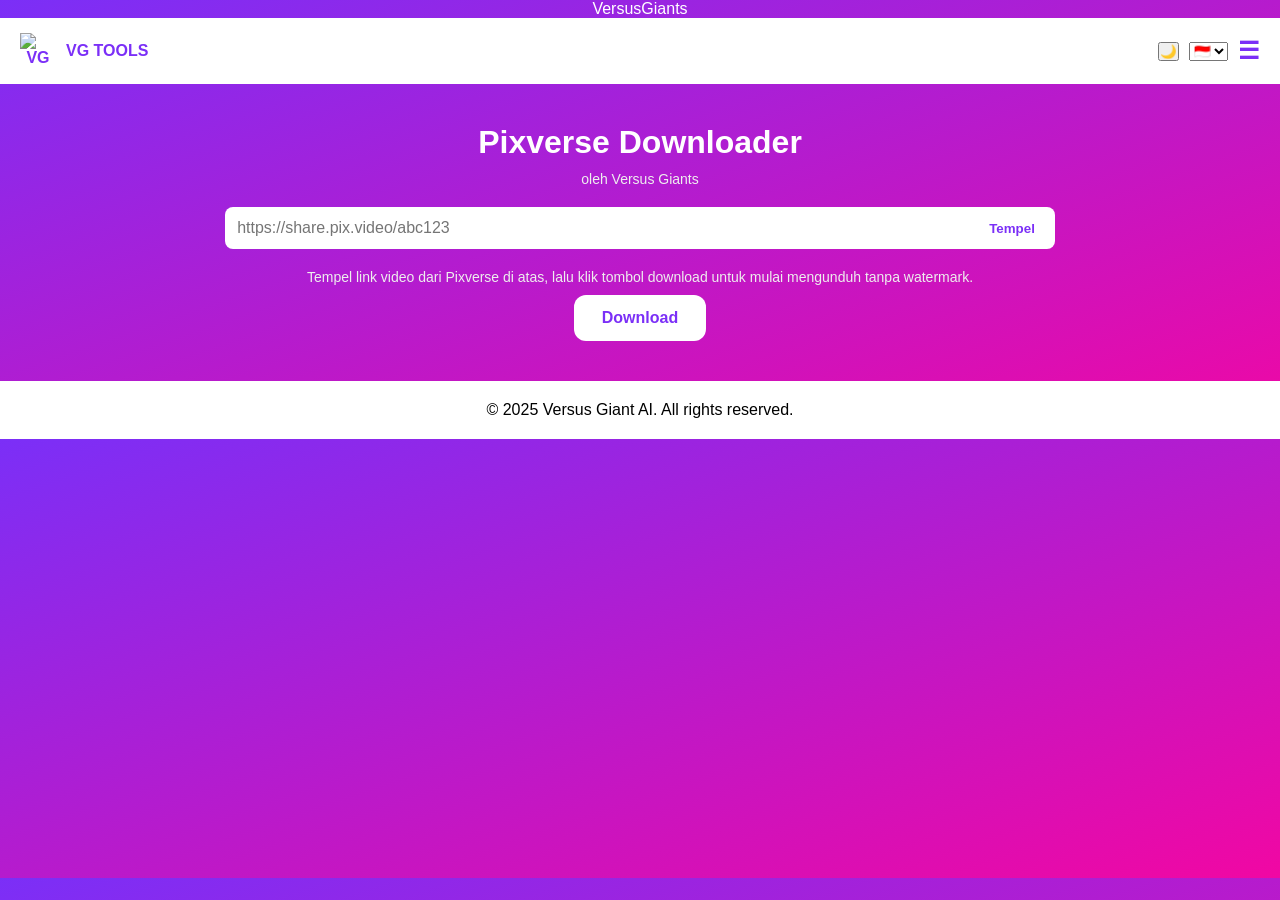
==== vgtools/index.html @ 8dfd8834 "Add files via upload" ====
<!DOCTYPE html>
<html lang="id">
<head>
  <meta charset="UTF-8" />
  <meta name="viewport" content="width=device-width, initial-scale=1.0"/>

<!-- Script Google AdSense -->
  <script async src="https://pagead2.googlesyndication.com/pagead/js/adsbygoogle.js?client=ca-pub-6047225879376736"
      crossorigin="anonymous"></script>

  <title>Pixverse Downloader</title>
  <link rel="stylesheet" href="style.css"/>
</head>
<body>
  <div id="loader">VersusGiants</div>

  <header class="navbar">
    <div class="left-nav">
      <img src="logo.png" alt="VG Logo" class="logo-img"/>
      <div class="logo">VG TOOLS</div>
    </div>
    <div class="right-controls">
      <button onclick="toggleDarkMode()" class="theme-toggle">🌙</button>
      <select onchange="setLanguage(this.value)" class="lang-select">
        <option value="id">🇮🇩</option>
        <option value="en">🇺🇸</option>
      </select>
      <div class="menu-toggle" onclick="toggleMenu()">☰</div>
    </div>
    <div class="menu" id="navMenu">
      <a href="about.html" data-i18n="menu.about">About</a>
      <a href="contact.html" data-i18n="menu.contact">Contact</a>
      <a href="channel.html" data-i18n="menu.channel">Channel</a>
      <a href="privacy.html"
data-i18n="menu.privacy">Privacy</a>
    </div>
  </header>

  <main>
    <h1 data-i18n="title">Pixverse Downloader</h1>
    <p class="subtitle" data-i18n="by">by Versus Giants</p>

    <div class="input-group animate-slide">
      <input type="text" id="linkInput" placeholder="https://share.pix.video/abc123" />
      <button onclick="pasteLink()" data-i18n="btn.paste">Tempel</button>
    </div>

    <p class="tutor-text" data-i18n="instruction">
      Tempel link video dari Pixverse di atas, lalu klik tombol download untuk mulai mengunduh tanpa watermark.
    </p>
    <button class="download-btn animate-fade" onclick="startDownload()" data-i18n="btn.download">Download</button>
  </main>

  <footer>
    <p>&copy; 2025 Versus Giant AI. All rights reserved.</p>
  </footer>

  <script src="script.js"></script>
</body>
</html>
---- vgtools/style.css ----
* {
  box-sizing: border-box;
  margin: 0;
  padding: 0;
}
body {
  font-family: 'Segoe UI', sans-serif;
  background: linear-gradient(to bottom right, #7b2ff7, #f107a3);
  color: white;
  text-align: center;
  transition: background 0.5s, color 0.5s;
}
body.dark {
  background: #121212;
  color: #eee;
}
.navbar {
  background: white;
  color: #7b2ff7;
  display: flex;
  justify-content: space-between;
  align-items: center;
  padding: 15px 20px;
  font-weight: bold;
}
body.dark .navbar {
  background: #1f1f1f;
  color: white;
}
.left-nav {
  display: flex;
  align-items: center;
}
.logo-img {
  width: 36px;
  height: 36px;
  margin-right: 10px;
}
.menu-toggle {
  font-size: 24px;
  cursor: pointer;
}
.menu {
  display: none;
  flex-direction: column;
  background: #fff;
  position: absolute;
  top: 60px;
  right: 20px;
  border-radius: 8px;
  overflow: hidden;
}
body.dark .menu {
  background: #2a2a2a;
}
.menu a {
  color: #7b2ff7;
  padding: 12px 20px;
  text-decoration: none;
  display: block;
  border-bottom: 1px solid #ddd;
}
body.dark .menu a {
  color: white;
  border-color: #444;
}
.menu a:last-child {
  border-bottom: none;
}
.right-controls {
  display: flex;
  align-items: center;
  gap: 10px;
}
main {
  padding: 40px 20px;
}
.input-group {
  display: flex;
  justify-content: center;
  margin: 20px 0;
}
.input-group input {
  padding: 12px;
  border: none;
  border-radius: 8px 0 0 8px;
  font-size: 16px;
  width: 60%;
}
.input-group button {
  padding: 12px 20px;
  border: none;
  background: white;
  color: #7b2ff7;
  font-weight: bold;
  border-radius: 0 8px 8px 0;
  cursor: pointer;
}
.download-btn {
  padding: 14px 28px;
  font-size: 16px;
  background: white;
  color: #7b2ff7;
  border: none;
  border-radius: 12px;
  cursor: pointer;
  font-weight: bold;
  margin-top: 10px;
}
.subtitle, .tutor-text {
  margin-top: 10px;
  font-size: 14px;
  color: #eee;
}
footer {
  padding: 20px;
  background: #ffffff;
  color: black;
}
body.dark footer {
  background: #1f1f1f;
  color: #aaa;
}
.animate-slide {
  animation: slideIn 1s ease-out;
}
.animate-fade {
  animation: fadeIn 1.4s ease-out;
}
@keyframes slideIn {
  from { transform: translateY(30px); opacity: 0; }
  to { transform: translateY(0); opacity: 1; }
}
@keyframes fadeIn {
  from { opacity: 0; }
  to { opacity: 1; }
}
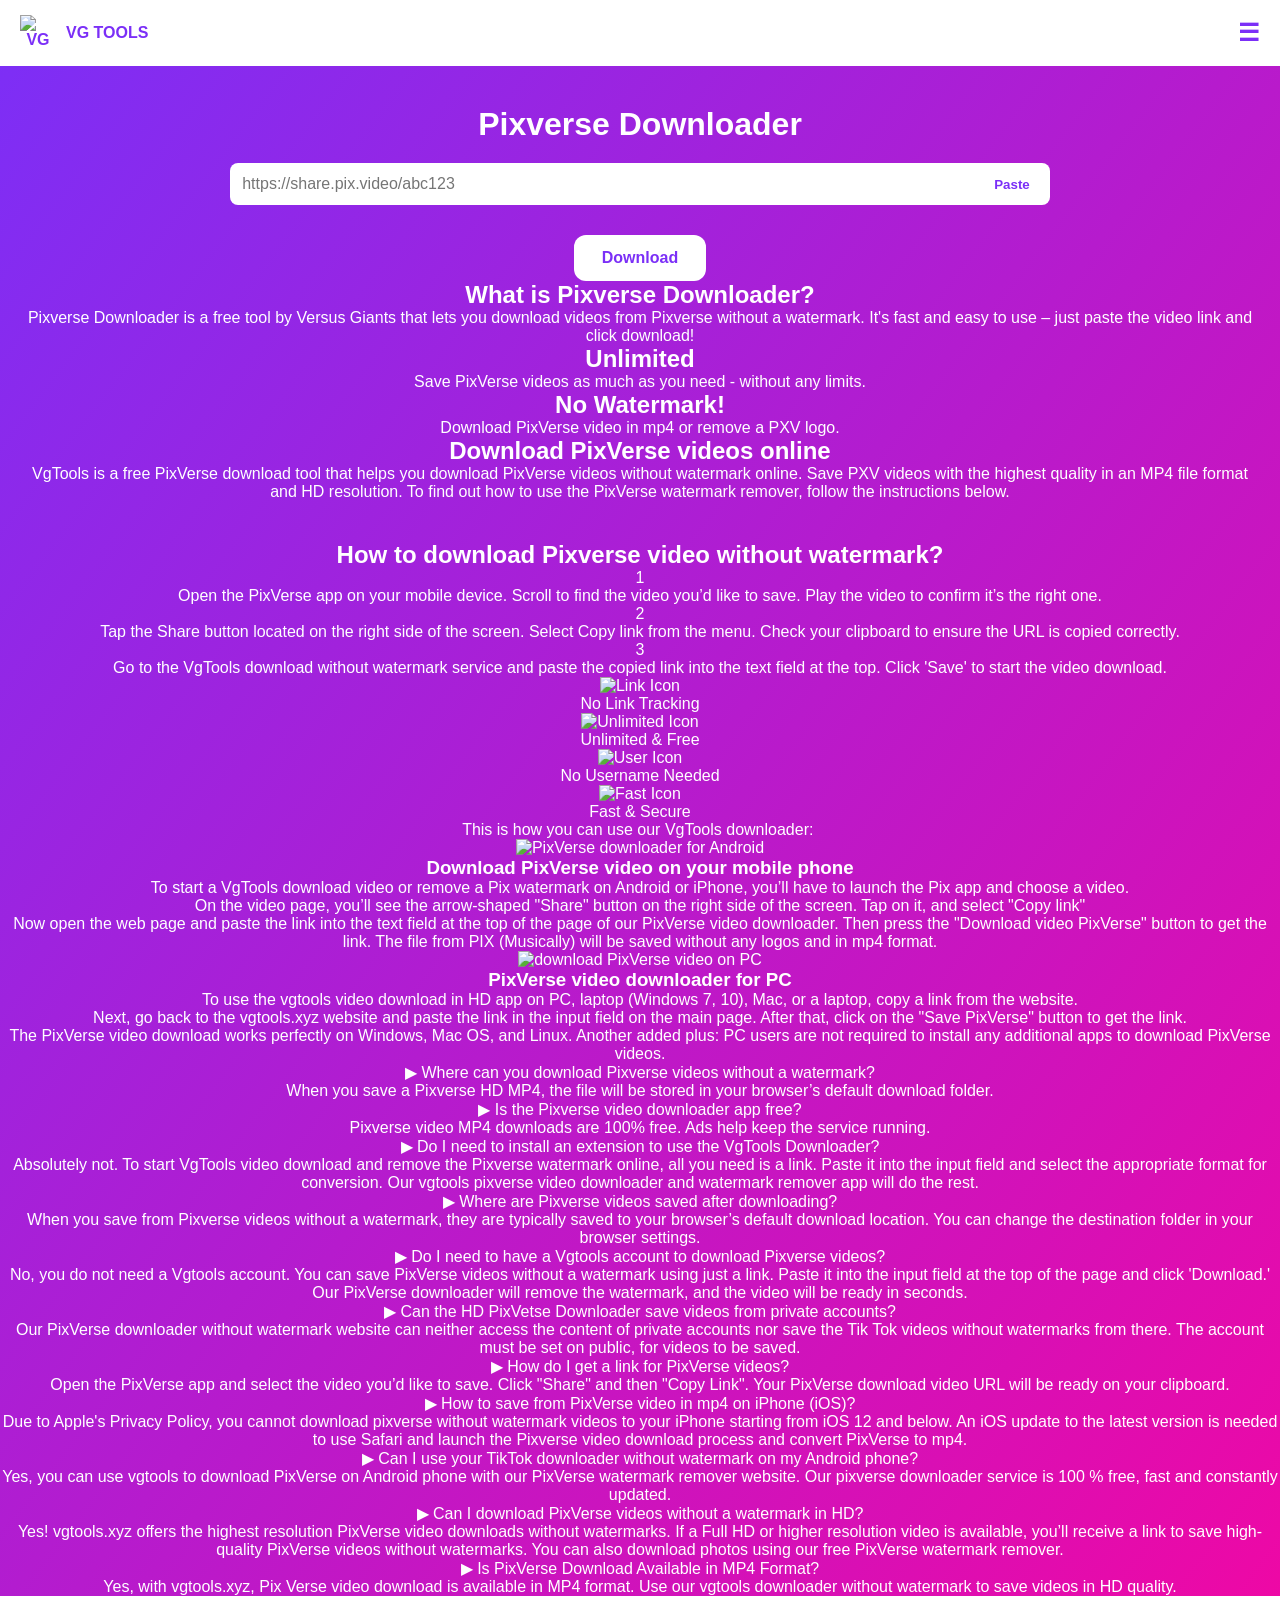
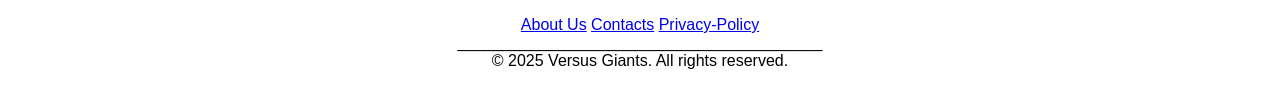
==== commit 4a90ee49: "Add files via upload" ====
--- a/vgtools/index.html
+++ b/vgtools/index.html
@@ -1,32 +1,54 @@
 <!DOCTYPE html>
-<html lang="id">
+<html lang="en">
 <head>
   <meta charset="UTF-8" />
-  <meta name="viewport" content="width=device-width, initial-scale=1.0"/>
+  <meta name="viewport" content="width=device-width, initial-scale=1.0" />
+  <title>PixVerse Downloader - Download AI Videos Free & Fast</title>
+  
+  <!-- SEO Meta Tags -->
+  <meta name="description" content="Download AI-generated videos from PixVerse quickly, freely, and without watermark. The easiest tool to get PixVerse videos online.">
+<meta name="keywords" content="PixVerse downloader, download PixVerse video, PixVerse AI video downloader, download AI videos, AI video tool, video downloader tool, free video downloader, no watermark video downloader, AI-generated video download, PixVerse tool, PixVerse download HD, PixVerse download 4K, PixVerse video save, AI video save, download AI generated content, download PixVerse clips, best AI video downloader, PixVerse download mp4, online video downloader, AI art downloader, AI content downloader, PixVerse export tool, PixVerse video to device, PixVerse video to phone, PixVerse video converter, AI video website, download PixVerse without login, PixVerse grabber, PixVerse extractor, AI content grabber, AI video export, PixVerse download assistant, AI downloader HD, online AI video downloader, download PixVerse AI projects, fast PixVerse downloader, instant video downloader, download PixVerse without watermark, easy video AI downloader">
+  <meta name="robots" content="index, follow">
+  <meta name="author" content="VG Tools">
+  <link rel="canonical" href="https://vgtools.xyz/" />
+
+  <!-- Open Graph for WhatsApp, Facebook -->
+  <meta property="og:title" content="PixVerse Downloader - Free & No Watermark" />
+  <meta property="og:description" content="Fast and easy way to download AI videos from PixVerse. No login. No watermark. 100% free." />
+  <meta property="og:url" content="https://vgtools.xyz/" />
+  <meta property="og:type" content="website" />
+  <meta property="og:image" content="https://vgtools.xyz/images/thumb.jpg" />
+
+  <!-- Twitter Card -->
+  <meta name="twitter:card" content="summary_large_image" />
+  <meta name="twitter:title" content="PixVerse Downloader - Download AI Videos Fast" />
+  <meta name="twitter:description" content="Download PixVerse AI videos instantly without watermark or login. Free forever." />
+  <meta name="twitter:image" content="https://vgtools.xyz/images/thumb.jpg" />
 
 <!-- Script Google AdSense -->
   <script async src="https://pagead2.googlesyndication.com/pagead/js/adsbygoogle.js?client=ca-pub-6047225879376736"
       crossorigin="anonymous"></script>
 
-  <title>Pixverse Downloader</title>
+<!-- Favicon dasar -->
+<link rel="icon" type="image/png" sizes="32x32" href="favicon-32x32.png">
+<link rel="icon" type="image/png" sizes="16x16" href="favicon-16x16.png">
+
+<!-- Untuk Apple devices -->
+<link rel="apple-touch-icon" sizes="180x180" href="apple-touch-icon.png">
+
+<!-- Untuk browser modern (rekomendasi) -->
+<link rel="shortcut icon" href="favicon.ico" type="image/x-icon">
+
+  <title>PixVerse Downloader</title>
   <link rel="stylesheet" href="style.css"/>
 </head>
 <body>
-  <div id="loader">VersusGiants</div>
-
   <header class="navbar">
     <div class="left-nav">
-      <img src="logo.png" alt="VG Logo" class="logo-img"/>
+      <img src="images/logo.png" alt="VG Logo" class="logo-img"/>
       <div class="logo">VG TOOLS</div>
     </div>
-    <div class="right-controls">
-      <button onclick="toggleDarkMode()" class="theme-toggle">🌙</button>
-      <select onchange="setLanguage(this.value)" class="lang-select">
-        <option value="id">🇮🇩</option>
-        <option value="en">🇺🇸</option>
-      </select>
       <div class="menu-toggle" onclick="toggleMenu()">☰</div>
-    </div>
     <div class="menu" id="navMenu">
       <a href="about.html" data-i18n="menu.about">About</a>
       <a href="contact.html" data-i18n="menu.contact">Contact</a>
@@ -36,25 +58,197 @@
     </div>
   </header>
 
-  <main>
-    <h1 data-i18n="title">Pixverse Downloader</h1>
-    <p class="subtitle" data-i18n="by">by Versus Giants</p>
-
-    <div class="input-group animate-slide">
-      <input type="text" id="linkInput" placeholder="https://share.pix.video/abc123" />
-      <button onclick="pasteLink()" data-i18n="btn.paste">Tempel</button>
-    </div>
-
-    <p class="tutor-text" data-i18n="instruction">
-      Tempel link video dari Pixverse di atas, lalu klik tombol download untuk mulai mengunduh tanpa watermark.
-    </p>
-    <button class="download-btn animate-fade" onclick="startDownload()" data-i18n="btn.download">Download</button>
-  </main>
-
-  <footer>
-    <p>&copy; 2025 Versus Giant AI. All rights reserved.</p>
-  </footer>
+<main>
+  <h1 data-i18n="title" style="text-align:center;">PixVerse Downloader</h1>
+
+<div class="input-group animate-slide">
+    <input type="text" id="linkInput" placeholder="https://share.pix.video/abc123" />
+    <button onclick="pasteLink()" data-i18n="btn.paste">Paste</button>
+</div>
+  <button class="download-btn animate-fade" onclick="startDownload()" data-i18n="btn.download">Download</button>
+
+  <!-- Description Blok dipisahkan rapi -->
+  <div class="description-block">
+    <h2>What is Pixverse Downloader?</h2>
+    <p>Pixverse Downloader is a free tool by Versus Giants that lets you download videos from Pixverse without a watermark. It's fast and easy to use – just paste the video link and click download!</p>
+  </div>
+
+  <div class="description-block">
+    <h2>Unlimited</h2>
+    <p>Save PixVerse videos as much as you need - without any limits.</p>
+  </div>
+
+  <div class="description-block">
+    <h2>No Watermark!</h2>
+    <p>Download PixVerse video in mp4 or remove a PXV logo.</p>
+  </div>
+
+  <div class="description-block">
+    <h2>Download PixVerse videos online</h2>
+    <p>VgTools is a free PixVerse download tool that helps you download PixVerse videos without watermark online. Save PXV videos with the highest quality in an MP4 file format and HD resolution. To find out how to use the PixVerse watermark remover, follow the instructions below.</p>
+  </div>
+</main>
+
+
+    <!-- FAQ Accordion -->
+<!-- How-to Section -->
+<section class="howto-section steps"> <!-- Ditambahkan kelas 'steps' -->
+  <h2 class="howto-title">How to download Pixverse video without watermark?</h2>
+  <div class="howto-steps">
+    <div class="step">
+      <div class="step-number">1</div>
+      <p>Open the PixVerse app on your mobile device. Scroll to find the video you’d like to save. Play the video to confirm it’s the right one.</p>
+    </div>
+    <div class="step">
+      <div class="step-number">2</div>
+      <p>Tap the Share button located on the right side of the screen. Select Copy link from the menu. Check your clipboard to ensure the URL is copied correctly.</p>
+    </div>
+    <div class="step">
+      <div class="step-number">3</div>
+      <p>Go to the VgTools download without watermark service and paste the copied link into the text field at the top. Click 'Save' to start the video download.</p>
+    </div>
+  </div>
+</section>
+
+<section class="howto-section icons">
+    <div class="howto-icons">
+        <div class="icon-info">
+            <img src="images/link.svg" alt="Link Icon" loading="lazy" />  
+            <p class="icon-text">No Link Tracking</p>
+        </div>
+        
+        <div class="icon-info">
+            <img src="images/price.svg" alt="Unlimited Icon" height="110" width="110" loading="lazy" />
+            <p>Unlimited & Free</p>
+        </div>
+        
+        <div class="icon-info">
+            <img src="images/images-gallery.svg" alt="User Icon" height="110" width="110" loading="lazy" />
+            <p>No Username Needed</p>
+        </div>
+        
+        <div class="icon-info">
+            <img src="images/images-power.svg" alt="Fast Icon" height="110" width="110" loading="lazy" />
+            <p>Fast & Secure</p>
+        </div>
+    </div>
+</section>
+
+<!-- Kode yang ingin Anda tambahkan -->
+<div class="main__content">
+    <div class="main__content__container">
+        <div class="info-arrow">
+            This is how you can use our VgTools downloader:                                                                    <img src="images/infoarrow.svg" alt="" width="54">
+        </div>
+    </div>
+
+ <div class="main__content__container u-m-bottom d-flex">
+    <div class="d-flex align-items-center text--image">
+        <div class="flex-1 image__wrapper">
+            <img src="images/download.svg" loading="lazy" width="416" height="289" alt="PixVerse downloader for Android">
+        </div>
+    </div>
+    <div class="u-smaller-text flex-1 align-items-center text text--text">
+        <h3>Download PixVerse video on your mobile phone</h3>
+        <p>To start a VgTools download video or remove a Pix watermark on Android or iPhone, you’ll have to launch the Pix app and choose a video.</p>
+        <p>On the video page, you’ll see the arrow-shaped "Share" button on the right side of the screen. Tap on it, and select "Copy link"</p>
+        <p>Now open the web page and paste the link into the text field at the top of the page of our PixVerse video downloader. Then press the "Download video PixVerse" button to get the link. The file from PIX (Musically) will be saved without any logos and in mp4 format.</p>
+    </div>
+</div>
+
+<div class="main__content__container u-m-bottom d-flex">
+    <div class="d-flex align-items-center text--image">
+        <div class="flex-1 image__wrapper">
+            <img src="images/video.svg" loading="lazy" width="368" height="321" alt="download PixVerse video on PC">
+        </div>
+    </div>
+    <div class="u-smaller-text flex-1 align-items-center text text--text">
+        <h3>PixVerse video downloader for PC</h3>
+        <p>To use the vgtools video download in HD app on PC, laptop (Windows 7, 10), Mac, or a laptop, copy a link from the website.</p>
+        <p>Next, go back to the vgtools.xyz website and paste the link in the input field on the main page. After that, click on the "Save PixVerse" button to get the link.</p>
+        <p>The PixVerse video download works perfectly on Windows, Mac OS, and Linux. Another added plus: PC users are not required to install any additional apps to download PixVerse videos.</p>
+    </div>
+</div>
+
+    <div class="faq-section">
+      <input type="checkbox" class="faq-drawer" id="faq-0" hidden>
+      <label class="faq-drawer__title accordion" for="faq-0"><span class="arrow">▶</span> Where can you download Pixverse videos without a watermark?</label>
+      <div class="faq-drawer__content">When you save a Pixverse HD MP4, the file will be stored in your browser’s default download folder.</div>
+
+      <input type="checkbox" class="faq-drawer" id="faq-1" hidden>
+      <label class="faq-drawer__title accordion" for="faq-1"><span class="arrow">▶</span> Is the Pixverse video downloader app free?</label>
+      <div class="faq-drawer__content">Pixverse video MP4 downloads are 100% free. Ads help keep the service running.
+</div>
+
+      <input type="checkbox" class="faq-drawer" id="faq-2" hidden>
+      <label class="faq-drawer__title accordion" for="faq-2"><span class="arrow">▶</span> Do I need to install an extension to use the VgTools Downloader?</label>
+      <div class="faq-drawer__content">Absolutely not. To start VgTools video download and remove the Pixverse watermark online, all you need is a link. Paste it into the input field and select the appropriate format for conversion. Our vgtools pixverse video downloader and watermark remover app will do the rest.
+</div>
+
+     <input type="checkbox" class="faq-drawer" id="faq-3" hidden>
+      <label class="faq-drawer__title accordion" for="faq-3"><span class="arrow">▶</span> Where are Pixverse videos saved after downloading?</label>
+      <div class="faq-drawer__content">When you save from Pixverse videos without a watermark, they are typically saved to your browser’s default download location. You can change the destination folder in your browser settings.</div>
+
+      <input type="checkbox" class="faq-drawer" id="faq-4" hidden>
+      <label class="faq-drawer__title accordion" for="faq-4"><span class="arrow">▶</span> Do I need to have a Vgtools account to download Pixverse videos?</label>
+      <div class="faq-drawer__content">No, you do not need a Vgtools account. You can save PixVerse videos without a watermark using just a link. Paste it into the input field at the top of the page and click 'Download.' Our PixVerse downloader will remove the watermark, and the video will be ready in seconds.</div>
+
+      <input type="checkbox" class="faq-drawer" id="faq-5" hidden>
+      <label class="faq-drawer__title accordion" for="faq-5"><span class="arrow">▶</span> Can the HD PixVetse Downloader save videos from private accounts?</label>
+      <div class="faq-drawer__content">Our PixVerse downloader without watermark website can neither access the content of private accounts nor save the Tik Tok videos without watermarks from there. The account must be set on public, for videos to be saved.</div>
+
+      <input type="checkbox" class="faq-drawer" id="faq-6" hidden>
+      <label class="faq-drawer__title accordion" for="faq-6"><span class="arrow">▶</span> How do I get a link for PixVerse videos?</label>
+      <div class="faq-drawer__content">Open the PixVerse app and select the video you’d like to save. Click "Share" and then "Copy Link". Your PixVerse download video URL will be ready on your clipboard.</div>
+      
+      <input type="checkbox" class="faq-drawer" id="faq-7" hidden>
+      <label class="faq-drawer__title accordion" for="faq-7"><span class="arrow">▶</span> How to save from PixVerse video in mp4 on iPhone (iOS)?</label>
+      <div class="faq-drawer__content">Due to Apple's Privacy Policy, you cannot download pixverse without watermark videos to your iPhone starting from iOS 12 and below. An iOS update to the latest version is needed to use Safari and launch the Pixverse video download process and convert PixVerse to mp4.</div>
+      
+      <input type="checkbox" class="faq-drawer" id="faq-8" hidden>
+      <label class="faq-drawer__title accordion" for="faq-8"><span class="arrow">▶</span> Can I use your TikTok downloader without watermark on my Android phone?</label>
+      <div class="faq-drawer__content">Yes, you can use vgtools to download PixVerse on Android phone with our PixVerse watermark remover website. Our pixverse downloader service is 100 % free, fast and constantly updated.</div>
+      
+      <input type="checkbox" class="faq-drawer" id="faq-9" hidden>
+      <label class="faq-drawer__title accordion" for="faq-9"><span class="arrow">▶</span> Can I download PixVerse videos without a watermark in HD?</label>
+      <div class="faq-drawer__content">Yes! vgtools.xyz offers the highest resolution PixVerse video downloads without watermarks. If a Full HD or higher resolution video is available, you’ll receive a link to save high-quality PixVerse videos without watermarks. You can also download photos using our free PixVerse watermark remover.</div>
+      
+    <input type="checkbox" class="faq-drawer" id="faq-10" hidden>
+    <label class="faq-drawer__title accordion" for="faq-10"><span class="arrow">▶</span> Is PixVerse Download Available in MP4 Format?</label>
+    <div class="faq-drawer__content">
+      Yes, with vgtools.xyz, Pix Verse video download is available in MP4 format. Use our vgtools downloader without watermark to save videos in HD quality.
+    </div>
+  </div> <!-- Penutup .faq-section -->
 
   <script src="script.js"></script>
+
+<footer class="footer">
+  <div class="footer-inner">
+    <div class="footer-links">
+      <a href="about.html">About Us</a>
+      <a href="contact.html">Contacts</a>
+      <a href="privacy.html">Privacy-Policy</a>
+    </div>
+    <p class="footer-copy">_________________________________________</p>
+    <p class="footer-copy">© 2025 Versus Giants. All rights reserved.</p>
+  </div>
+</footer>
+<script>
+  const icons = document.querySelectorAll('.icon-info');
+
+  const observer = new IntersectionObserver((entries) => {
+    entries.forEach(entry => {
+      if (entry.isIntersecting) {
+        entry.target.classList.add('animate');
+        observer.unobserve(entry.target); // satu kali animasi
+      }
+    });
+  }, {
+    threshold: 0.3
+  });
+
+  icons.forEach(icon => observer.observe(icon));
+</script>
+
 </body>
-</html>
+</html>
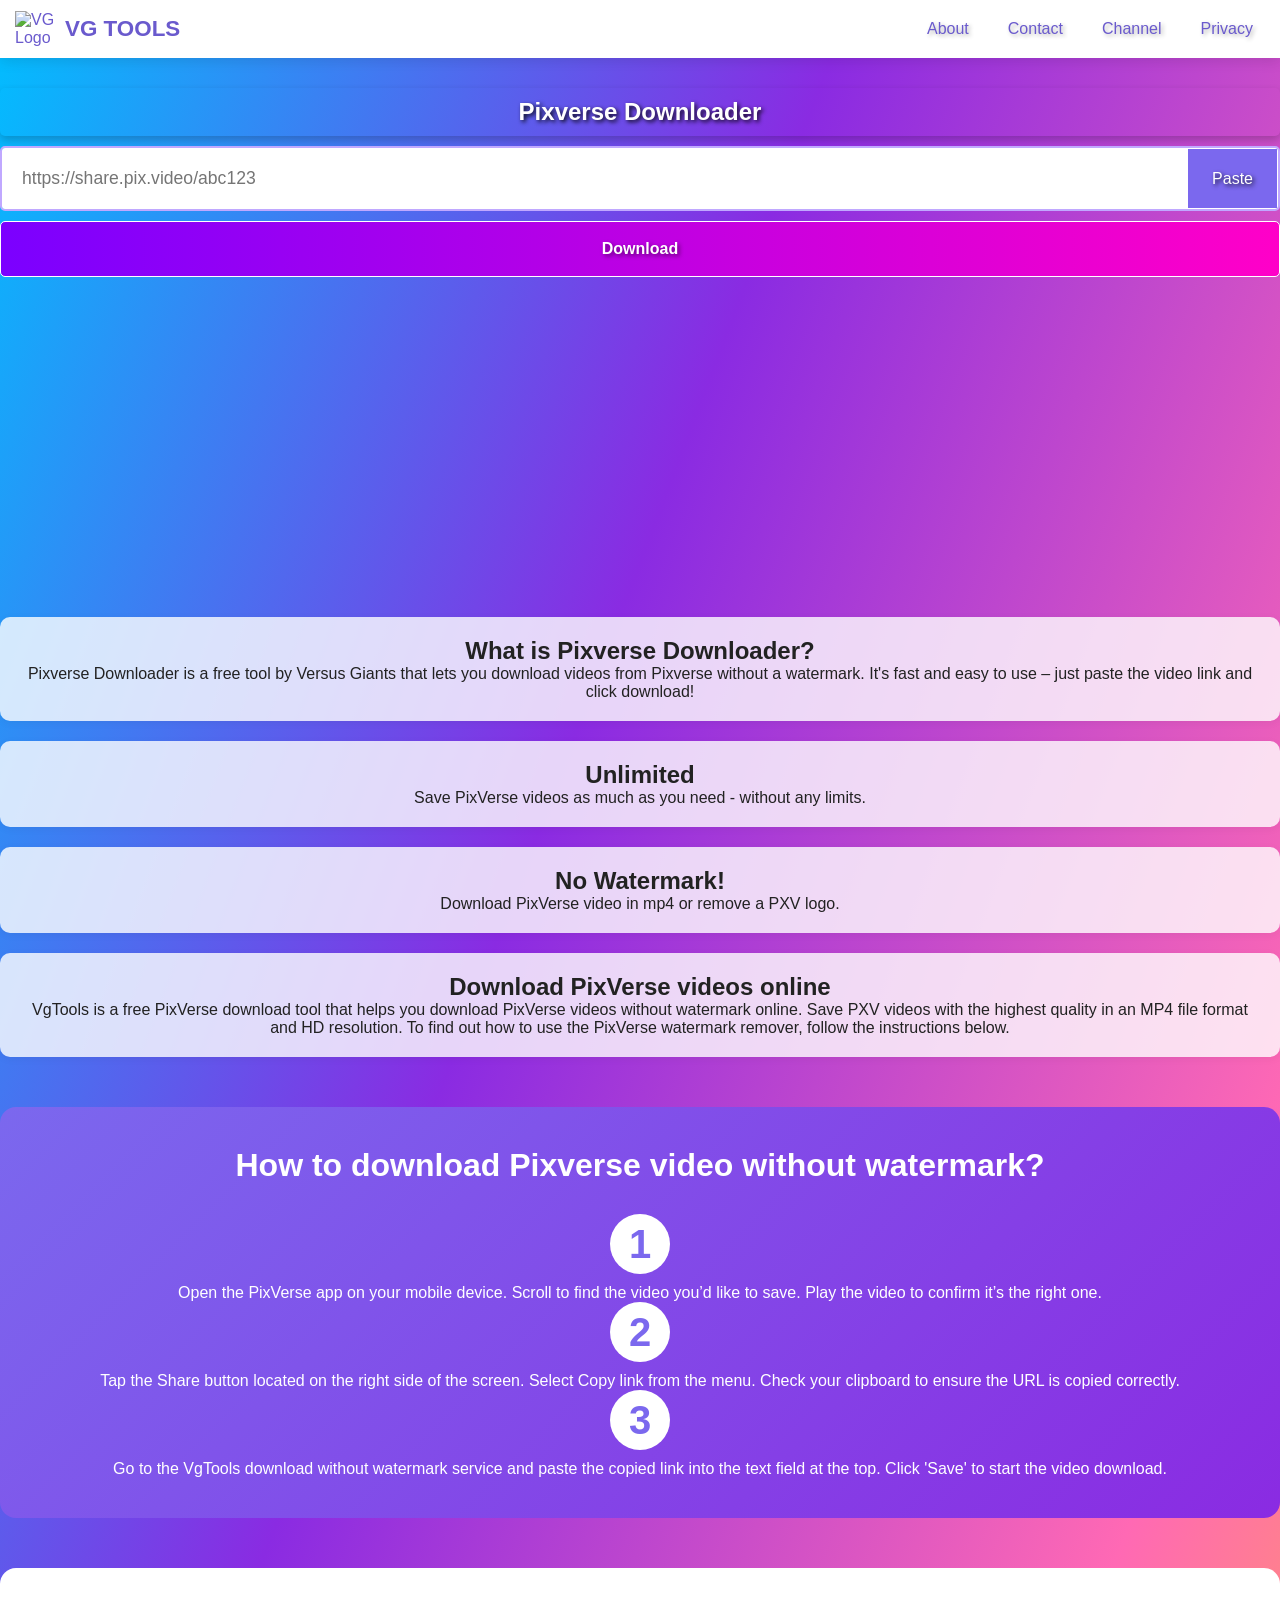
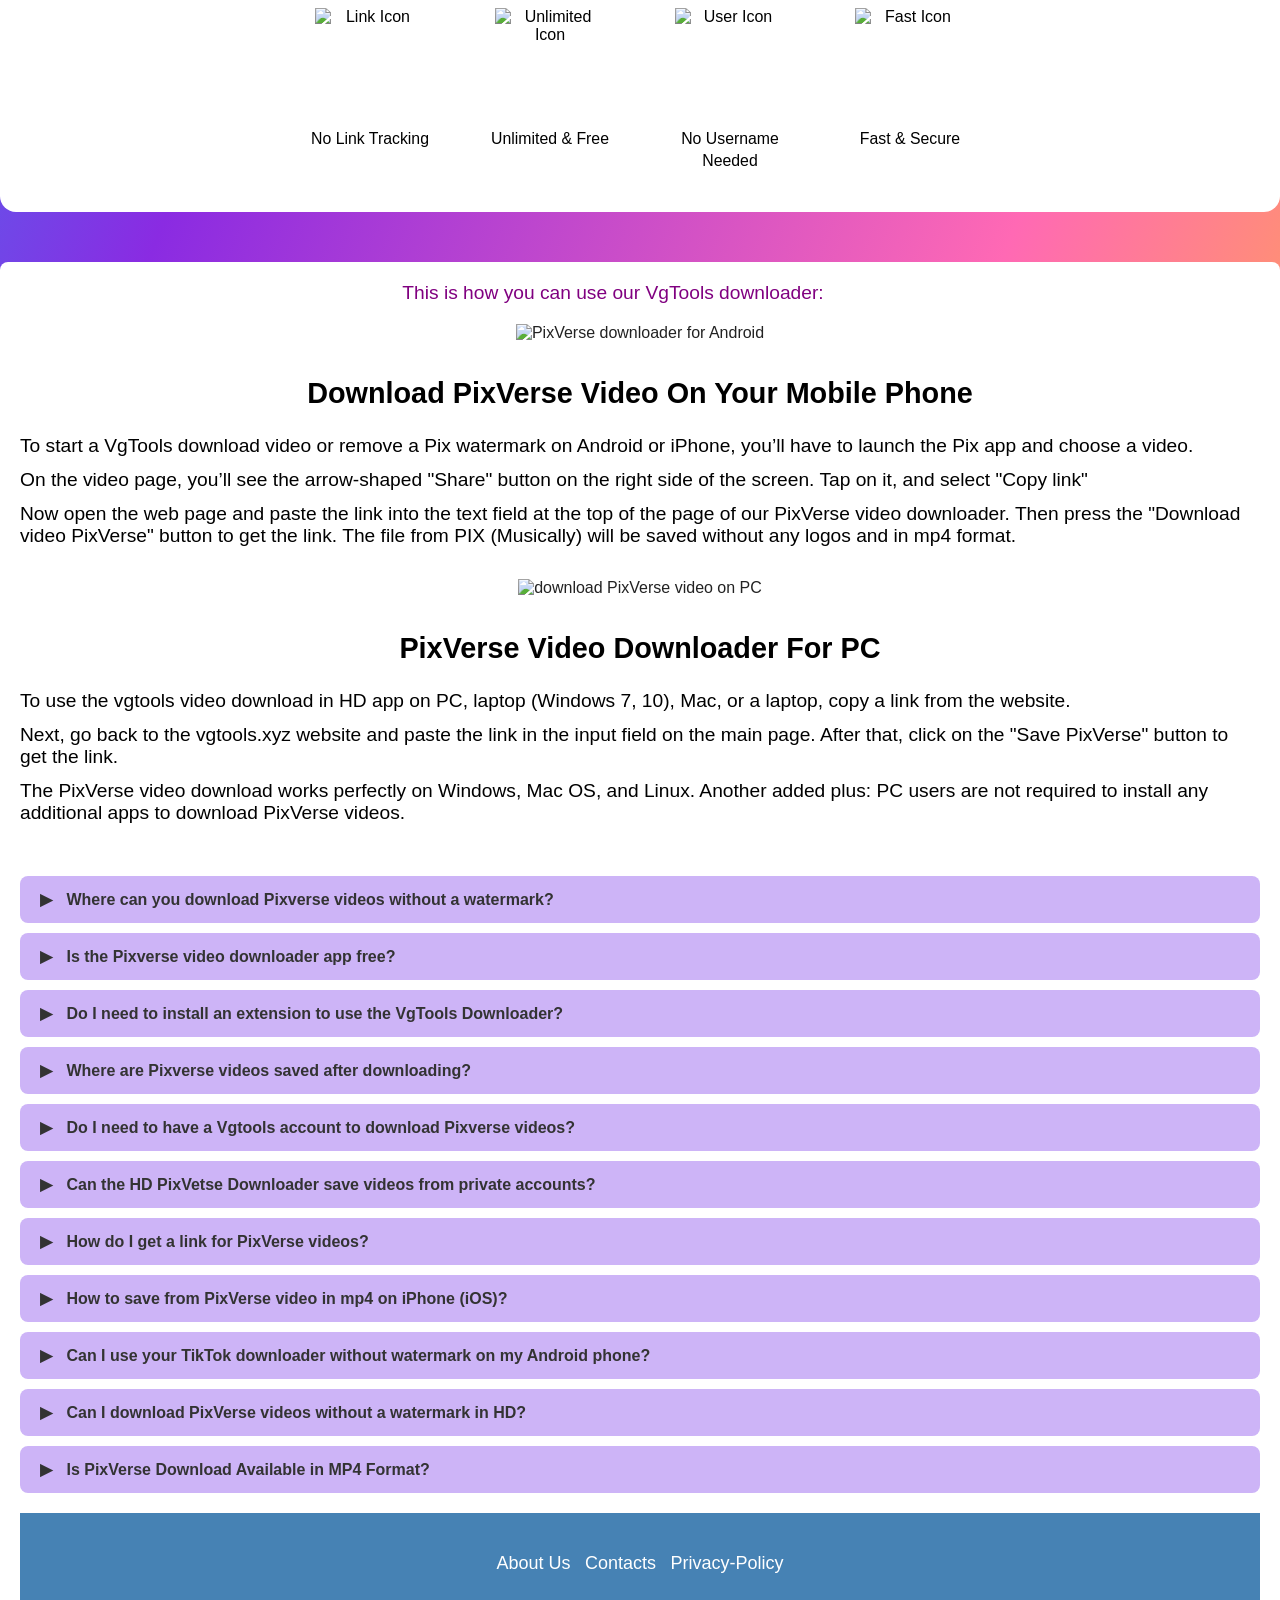
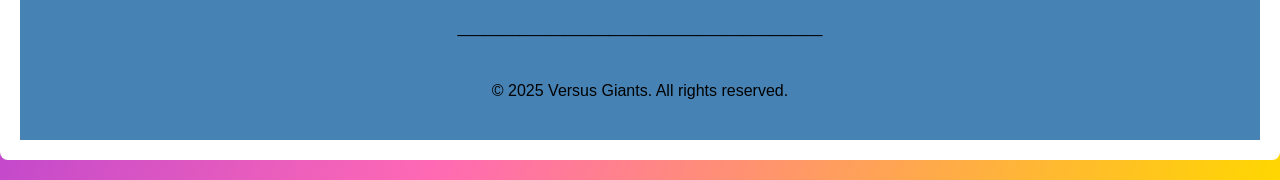
==== commit 7be20a65: "Add files via upload" ====
--- a/vgtools/index.html
+++ b/vgtools/index.html
@@ -2,28 +2,7 @@
 <html lang="en">
 <head>
   <meta charset="UTF-8" />
-  <meta name="viewport" content="width=device-width, initial-scale=1.0" />
-  <title>PixVerse Downloader - Download AI Videos Free & Fast</title>
-  
-  <!-- SEO Meta Tags -->
-  <meta name="description" content="Download AI-generated videos from PixVerse quickly, freely, and without watermark. The easiest tool to get PixVerse videos online.">
-<meta name="keywords" content="PixVerse downloader, download PixVerse video, PixVerse AI video downloader, download AI videos, AI video tool, video downloader tool, free video downloader, no watermark video downloader, AI-generated video download, PixVerse tool, PixVerse download HD, PixVerse download 4K, PixVerse video save, AI video save, download AI generated content, download PixVerse clips, best AI video downloader, PixVerse download mp4, online video downloader, AI art downloader, AI content downloader, PixVerse export tool, PixVerse video to device, PixVerse video to phone, PixVerse video converter, AI video website, download PixVerse without login, PixVerse grabber, PixVerse extractor, AI content grabber, AI video export, PixVerse download assistant, AI downloader HD, online AI video downloader, download PixVerse AI projects, fast PixVerse downloader, instant video downloader, download PixVerse without watermark, easy video AI downloader">
-  <meta name="robots" content="index, follow">
-  <meta name="author" content="VG Tools">
-  <link rel="canonical" href="https://vgtools.xyz/" />
-
-  <!-- Open Graph for WhatsApp, Facebook -->
-  <meta property="og:title" content="PixVerse Downloader - Free & No Watermark" />
-  <meta property="og:description" content="Fast and easy way to download AI videos from PixVerse. No login. No watermark. 100% free." />
-  <meta property="og:url" content="https://vgtools.xyz/" />
-  <meta property="og:type" content="website" />
-  <meta property="og:image" content="https://vgtools.xyz/images/thumb.jpg" />
-
-  <!-- Twitter Card -->
-  <meta name="twitter:card" content="summary_large_image" />
-  <meta name="twitter:title" content="PixVerse Downloader - Download AI Videos Fast" />
-  <meta name="twitter:description" content="Download PixVerse AI videos instantly without watermark or login. Free forever." />
-  <meta name="twitter:image" content="https://vgtools.xyz/images/thumb.jpg" />
+  <meta name="viewport" content="width=device-width, initial-scale=1.0"/>
 
 <!-- Script Google AdSense -->
   <script async src="https://pagead2.googlesyndication.com/pagead/js/adsbygoogle.js?client=ca-pub-6047225879376736"
--- a/vgtools/style.css
+++ b/vgtools/style.css
@@ -1,137 +1,498 @@
+/* Global Reset & Base */
 * {
   box-sizing: border-box;
   margin: 0;
   padding: 0;
-}
+  font-family: 'Segoe UI', sans-serif;
+}
+
 body {
-  font-family: 'Segoe UI', sans-serif;
-  background: linear-gradient(to bottom right, #7b2ff7, #f107a3);
-  color: white;
-  text-align: center;
-  transition: background 0.5s, color 0.5s;
-}
-body.dark {
-  background: #121212;
-  color: #eee;
-}
+  background: linear-gradient(to bottom right, #00bfff, #8a2be2, #ff69b4, #ffd700);
+  color: #222;
+  margin: 0;
+  padding: 0; /* Hapus padding supaya footer bisa full */
+}
+
+/* Navbar */
 .navbar {
-  background: white;
-  color: #7b2ff7;
   display: flex;
   justify-content: space-between;
   align-items: center;
-  padding: 15px 20px;
-  font-weight: bold;
-}
-body.dark .navbar {
-  background: #1f1f1f;
-  color: white;
-}
+  background-color: #fff;
+  padding: 10px 15px;
+  border-radius: 0;
+  box-shadow: 0 4px 12px rgba(0,0,0,0.1);
+  margin-bottom: 30px;
+  color: #6a5acd;
+}
+
 .left-nav {
   display: flex;
   align-items: center;
 }
+
 .logo-img {
-  width: 36px;
-  height: 36px;
+  width: 40px;
   margin-right: 10px;
 }
+
+.logo {
+  font-size: 1.4rem;
+  font-weight: bold;
+}
+
 .menu-toggle {
   font-size: 24px;
   cursor: pointer;
-}
+  display: none;
+}
+
+/* Navigation Menu */
 .menu {
+  display: flex;
+  gap: 15px;
+}
+
+.menu a {
+  color: #6a5acd;
+  text-decoration: none;
+  text-shadow: 2px 2px 4px rgba(0, 0, 0, 0.3);
+  padding: 10px 12px;
+  border-radius: 6px;
+  transition: background 0.3s;
+}
+
+.menu a:hover {
+  background-color: rgba(255, 255, 255, 0.2);
+}
+
+/* Title & Subtitle */
+main h1 {
+  font-size: 1.5rem;
+  color: #fff;
+  margin-bottom: 10px;
+  padding: 10px; /* Tambahkan padding untuk ruang dalam */
+  border-radius: 5px; /* Sudut membulat */
+  text-shadow: 2px 2px 4px rgba(0, 0, 0, 0.9); /* Bayangan pada teks */
+  box-shadow: 0 4px 8px rgba(0, 0, 0, 0.2); /* Bayangan hitam */
+}
+
+.subtitle {
+  font-size: 1.1rem;
+  margin-bottom: 30px;
+  color: #333;
+}
+
+.input-group {
+  display: flex; /* Memastikan elemen berada dalam satu baris */
+  border: 2px solid #c0a8ff; /* Border untuk semua elemen */
+  border-radius: 5px; /* Sudut membulat */
+  overflow: hidden; /* Memastikan tombol tidak keluar dari batas */
+}
+
+.input-group input {
+  flex: 1; /* Input mengisi ruang yang ada */
+  padding: 20px; /* Padding dalam input */
+  border: none; /* Menghilangkan border default */
+  font-size: 1.1rem;
+}
+
+.input-group button {
+  padding: 20px 24px; /* Padding untuk tombol */
+  background-color: #7b68ee;
+  color: white;
+  text-shadow: 2px 2px 4px rgba(0, 0, 0, 0.8);
+  border: 1px solid #fff; /* Menghilangkan border default */
+  cursor: pointer; /* Menampilkan pointer saat hover */
+  transition: background 0.3s;
+  font-size: 1rem;
+}
+
+.input-group button:hover {
+  background-color: #9370db; /* Warna tombol saat hover */
+}
+
+/* Download Button */
+.download-btn {
+  background-color: #6a0dad;
+  color: #fff;
+  text-shadow: 2px 2px 4px rgba(0, 0, 0, 0.5); /* Bayangan pada teks */
+  padding: 20px 24px;
+  border: 1px solid #fff;
+  border-radius: 0;
+  cursor: pointer;
+  font-size: 1rem;
+  transition: background 0.3s;
+  margin-top: 10px;
+  margin-bottom: 320px;
+}
+
+.download-btn:hover {
+  background-color: #8a2be2;
+}
+
+/* Text and Descriptions */
+.tutor-text {
+  margin-top: 10px;
+  margin-bottom: 20px;
+  font-size: 1rem;
+  color: #444;
+}
+
+.description-block {
+  background-color: rgba(255, 255, 255, 0.8);
+  padding: 20px;
+  margin: 20px 0;
+  border-radius: 10px;
+  box-shadow: 0 2px 8px rgba(0,0,0,0.05);
+}
+
+.faq-section {
+  margin-top: 40px;
+}
+
+.faq-drawer__title {
+  display: block;
+  font-weight: bold;
+  background-color: #cdb4f7;
+  color: #333;
+  padding: 14px 20px;
+  margin-top: 10px;
+  border-radius: 8px;
+  cursor: pointer;
+  transition: background 0.3s;
+}
+
+.faq-drawer__title:hover {
+  background-color: #b296f3;
+}
+
+.faq-drawer__content {
+  padding: 15px 20px;
+  background: #f7f0ff;
+  margin-top: 5px;
+  border-radius: 8px;
   display: none;
-  flex-direction: column;
-  background: #fff;
-  position: absolute;
-  top: 60px;
-  right: 20px;
-  border-radius: 8px;
-  overflow: hidden;
-}
-body.dark .menu {
-  background: #2a2a2a;
-}
-.menu a {
-  color: #7b2ff7;
-  padding: 12px 20px;
+  line-height: 1.6;
+}
+
+.faq-drawer:checked + .faq-drawer__title + .faq-drawer__content {
+  display: block;
+}
+
+.arrow {
+  margin-right: 10px;
+}
+
+/* Footer Styling - Perbaikan */
+.footer {
+  width: 100%;
+  background-color: #4682B4; /* Warna gelap profesional */
+  color: white;
+  text-align: center;
+  padding: 40px 20px;
+  margin: 0;
+  margin-top: 20px;
+  box-sizing: border-box;
+}
+
+.footer-links {
+  margin-bottom: 30px;
+}
+
+.footer-links a {
+  color: #ffffff;
+  display: inline;
   text-decoration: none;
-  display: block;
-  border-bottom: 1px solid #ddd;
-}
-body.dark .menu a {
-  color: white;
-  border-color: #444;
-}
-.menu a:last-child {
-  border-bottom: none;
-}
-.right-controls {
-  display: flex;
-  align-items: center;
-  gap: 10px;
-}
-main {
+  font-size: 18px;
+  margin: 5px;
+}
+
+.footer-links a:hover {
+  color: #00ffff;
+  text-decoration: underline;
+  transition: all 0.2s ease;
+}
+
+.footer-copy {
+  font-size: 16px;
+  color: #000000;
+  margin-top: 45px;
+}
+
+/* Responsive */
+@media (max-width: 768px) {
+  .menu {
+    flex-direction: column;
+    display: none;
+  }
+  .menu-toggle {
+    display: block;
+  }
+  .menu.active {
+    display: flex;
+  }
+}
+.center-text {
+  text-align: center;
+}
+
+.description-block h2, .description-block p {
+  text-align: center;
+}
+
+@media (max-width: 768px) {
+  .input-group {
+    flex-direction: column;
+  }
+
+  .input-group input,
+  .input-group button {
+    width: 100%;
+  }
+
+  .download-btn {
+    width: 100%;
+  }
+}
+.howto-section {
+  /* Untuk section pertama, kita akan mengubah ini menggunakan kelas spesifik */
   padding: 40px 20px;
-}
-.input-group {
-  display: flex;
-  justify-content: center;
-  margin: 20px 0;
-}
-.input-group input {
-  padding: 12px;
-  border: none;
-  border-radius: 8px 0 0 8px;
+  border-radius: 16px;
+  margin: 50px 0;
+  text-align: center; /* Tetap */
+}
+
+.howto-title {
+  font-size: 2rem;
+  margin-bottom: 30px;
+  font-weight: bold;
+}
+
+/* Section untuk langkah-langkah dengan background biru dan text putih */
+.howto-section.steps {
+  background: linear-gradient(135deg, #7b68ee, #8a2be2); /* Gradient biru */
+  color: white; /* Teks putih */
+}
+
+/* Special styling untuk angka langkah */
+.step-number {
+  background: white; /* Background putih untuk nomor */
+  color: #7b68ee; /* Teks biru untuk nomor */
+  font-size: 2.5rem;
+  width: 60px;
+  height: 60px;
+  line-height: 60px;
+  border-radius: 50%;
+  margin: 0 auto 10px;
+  font-weight: bold;
+}
+
+/* Kembali ke styling default untuk langkah-langkah */
+.step p {
+  color: white; /* Teks langkah putih */
+  font-size: 1rem;
+}
+
+/* Section untuk ikon dengan background putih dan text hitam */
+.howto-section.icons {
+    background-color: white; /* Background putih */
+    color: black; /* Teks hitam */
+    padding: 40px 20px; /* Padding untuk section icons */
+}
+
+.howto-icons {
+    display: flex;
+    flex-wrap: wrap; /* Agar elemen bisa membungkus */
+    justify-content: center; /* Menyelaraskan secara horizontal */
+    gap: 30px; /* Jarak antar icon-info */
+}
+
+.icon-info {
+    display: flex;
+    flex-direction: column;
+    align-items: center; 
+    width: 150px; /* Lebar ikon info */
+    text-align: center; /* Menyelaraskan teks di tengah */
+}
+
+.icon-info img {
+    width: 110px; /* Ukuran gambar */
+    height: 110px; /* Ukuran gambar */
+    margin-bottom: 10px; /* Jarak antara gambar dan teks */
+}
+
+.icon-info p {
+    font-size: 0.99rem; /* Ukuran font untuk teks */
+    color: black; /* Teks hitam */
+    line-height: 1.4; /* Jarak antar baris untuk teks lebih rapi */
+    margin: 0; /* Menghapus margin default */
+    padding: 0 10px; /* Padding horizontal untuk teks */
+}
+
+.main__content {
+    margin: 20px 0; /* Jarak di bagian atas dan bawah konten utama */
+    padding: 20px; /* Padding untuk konten utama */
+    background-color: #fff; /* Latar belakang putih untuk konten utama */
+    border-radius: 8px; /* Membuat sudut konten utama melengkung */
+}
+
+/* Container untuk setiap bagian konten */
+.main__content__container {
+    display: flex;
+    flex-direction: column; /* Mengubah arah ke kolom */
+    align-items: center; /* Untuk menyelaraskan elemen di tengah secara horizontal */
+    margin-bottom: 20px; /* Jarak antara setiap konten */
+}
+
+/* Teks dengan judul besar dan warna hitam */
+.u-smaller-text {
+    font-size: 1rem; /* Ukuran font normal untuk deskripsi */
+    color: black; /* Teks berwarna hitam */
+}
+
+/* Mengubah ukuran font untuk judul */
+.u-smaller-text h3 {
+    font-size: 1.8rem; /* Ukuran huruf lebih besar untuk judul */
+    text-transform: capitalize; /* Mengubah huruf pertama dari setiap kata menjadi huruf besar */
+    margin-bottom: 25px; /* Menghilangkan margin default */
+    text-align: center; /* Menengahkan teks */
+}
+
+/* Teks deskripsi */
+.u-smaller-text p {
+    font-size: 1.2rem; /* Ukuran font sedikit lebih besar untuk deskripsi */
+    margin-bottom: 12px; /* Menambah jarak antara bait deskripsi */
+}
+
+/* Gaya untuk gambar dalam konten */
+.image__wrapper {
+    margin-bottom: 35px; /* Jarak di bawah gambar */
+}
+
+.image__wrapper img {
+    max-width: 100%; /* Gambar tidak lebih lebar dari kontainer */
+    height: auto; /* Rasio gambar tetap terjaga */
+}
+
+/* Gaya untuk info-arrow */
+.info-arrow {
+    color: #800080; /* Warna ungu */
+    font-size: 1.2rem; /* Ukuran font untuk teks arrow */
+    display: flex;
+    align-items: center; /* Tengah secara vertikal */
+}
+
+/* Responsivitas untuk layar kecil */
+@media (max-width: 768px) {
+    .howto-icons {
+        flex-direction: column; /* Mengubah ke kolom pada layar kecil */
+        align-items: center; /* Memusatkan konten secara horizontal */
+    }
+}
+
+/* Menambahkan animasi untuk ikon */
+.icon-info:nth-child(1) { animation-delay: 0.1s; }
+.icon-info:nth-child(2) { animation-delay: 0.2s; }
+.icon-info:nth-child(3) { animation-delay: 0.3s; }
+.icon-info:nth-child(4) { animation-delay: 0.4s; }
+
+@keyframes fadeSlideUp {
+  to {
+    opacity: 1;
+    transform: translateY(0);
+  }
+}
+html, body {
+  margin: 0;
+  padding: 0;
+  width: 100%;
+}
+.input-section {
+  text-align: center;
+  margin: 40px auto;
+  max-width: 400px;
+}
+
+.url-input {
+  width: 100%;
+  padding: 15px;
   font-size: 16px;
-  width: 60%;
-}
-.input-group button {
-  padding: 12px 20px;
-  border: none;
-  background: white;
-  color: #7b2ff7;
-  font-weight: bold;
-  border-radius: 0 8px 8px 0;
-  cursor: pointer;
-}
-.download-btn {
-  padding: 14px 28px;
-  font-size: 16px;
-  background: white;
-  color: #7b2ff7;
   border: none;
   border-radius: 12px;
-  cursor: pointer;
+  margin-bottom: 15px;
+  background: #f0f0f0;
+}
+
+.paste-btn,
+.download-btn {
+  width: 100%;
+  padding: 18px;
+  font-size: 16px;
+  border: 1px solid #fff;
+  border-radius: 5px;
+  margin-top: 10px;
+  background: linear-gradient(to right, #7b00ff, #ff00c8);
+  color: white;
   font-weight: bold;
-  margin-top: 10px;
-}
-.subtitle, .tutor-text {
-  margin-top: 10px;
-  font-size: 14px;
-  color: #eee;
-}
-footer {
-  padding: 20px;
-  background: #ffffff;
-  color: black;
-}
-body.dark footer {
-  background: #1f1f1f;
-  color: #aaa;
-}
-.animate-slide {
-  animation: slideIn 1s ease-out;
-}
-.animate-fade {
-  animation: fadeIn 1.4s ease-out;
-}
-@keyframes slideIn {
-  from { transform: translateY(30px); opacity: 0; }
-  to { transform: translateY(0); opacity: 1; }
-}
-@keyframes fadeIn {
-  from { opacity: 0; }
-  to { opacity: 1; }
-}
+}
+
+
+/* === Enhanced Visible Shimmer Animation for Download Button === */
+/* === Tambahan shimmer animasi tanpa ubah warna tombol === */
+.download-btn {
+  position: relative;
+  overflow: hidden;
+  z-index: 1;
+}
+
+.download-btn::before {
+  content: "";
+  position: absolute;
+  top: 0;
+  left: -75%;
+  width: 50%;
+  height: 100%;
+  background: linear-gradient(
+    120deg,
+    rgba(255, 255, 255, 0.15) 0%,
+    rgba(255, 255, 255, 0.4) 50%,
+    rgba(255, 255, 255, 0.15) 100%
+  );
+  transform: skewX(-20deg);
+  animation: shimmer-slide 2.5s infinite;
+  pointer-events: none;
+  z-index: 0;
+}
+
+@keyframes shimmer-slide {
+  0% { left: -75%; }
+  100% { left: 125%; }
+}
+
+/* === Karakter animasi 3D kecil menekan tombol === */
+.download-character {
+  position: absolute;
+  bottom: 80px;
+  left: 50%;
+  transform: translateX(-50%);
+  width: 80px;
+  height: auto;
+  animation: bounce 1.8s infinite;
+  z-index: 5;
+}
+
+@keyframes bounce {
+  0%, 100% { transform: translateX(-50%) translateY(0); }
+  50% { transform: translateX(-50%) translateY(-10px); }
+}
+.icon-info {
+  opacity: 0;
+  transform: translateY(30px);
+  transition: all 0.6s ease-in-out;
+}
+
+.icon-info.animate {
+  opacity: 1;
+  transform: translateY(0);
+}
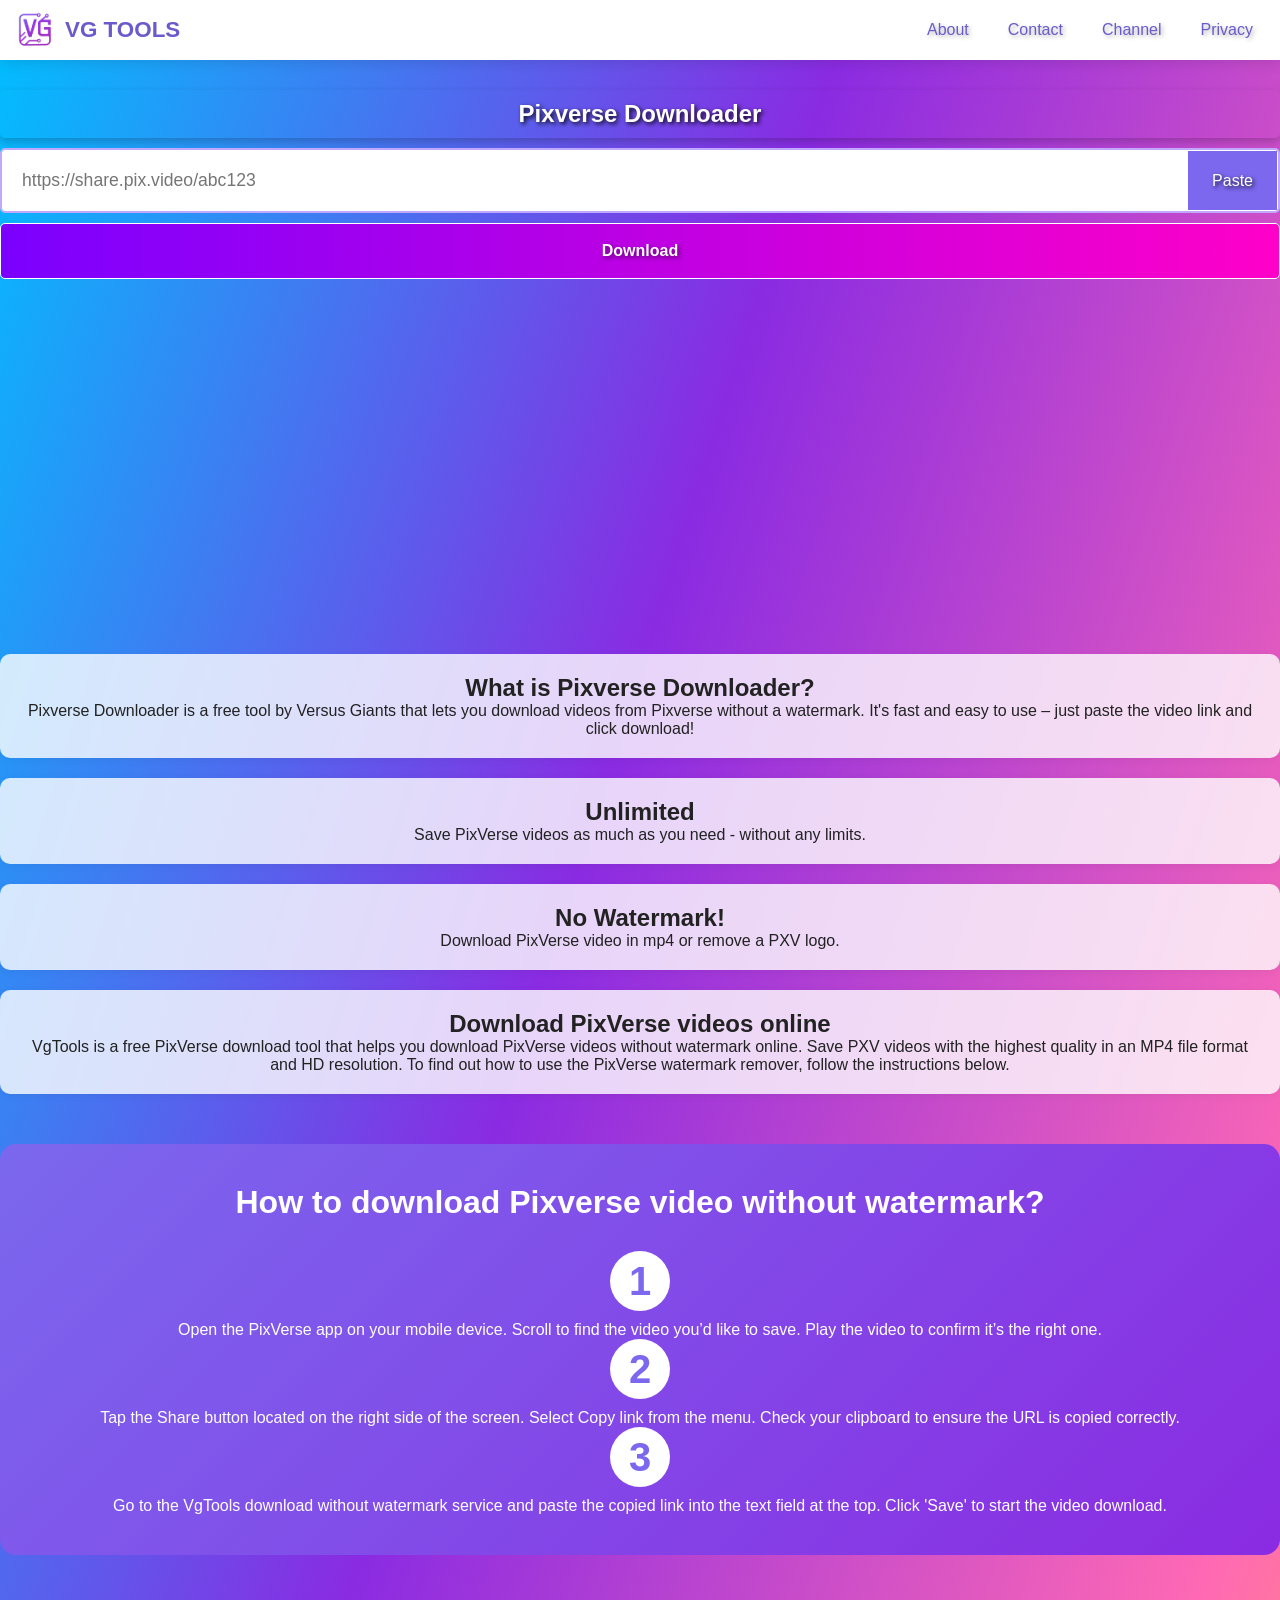
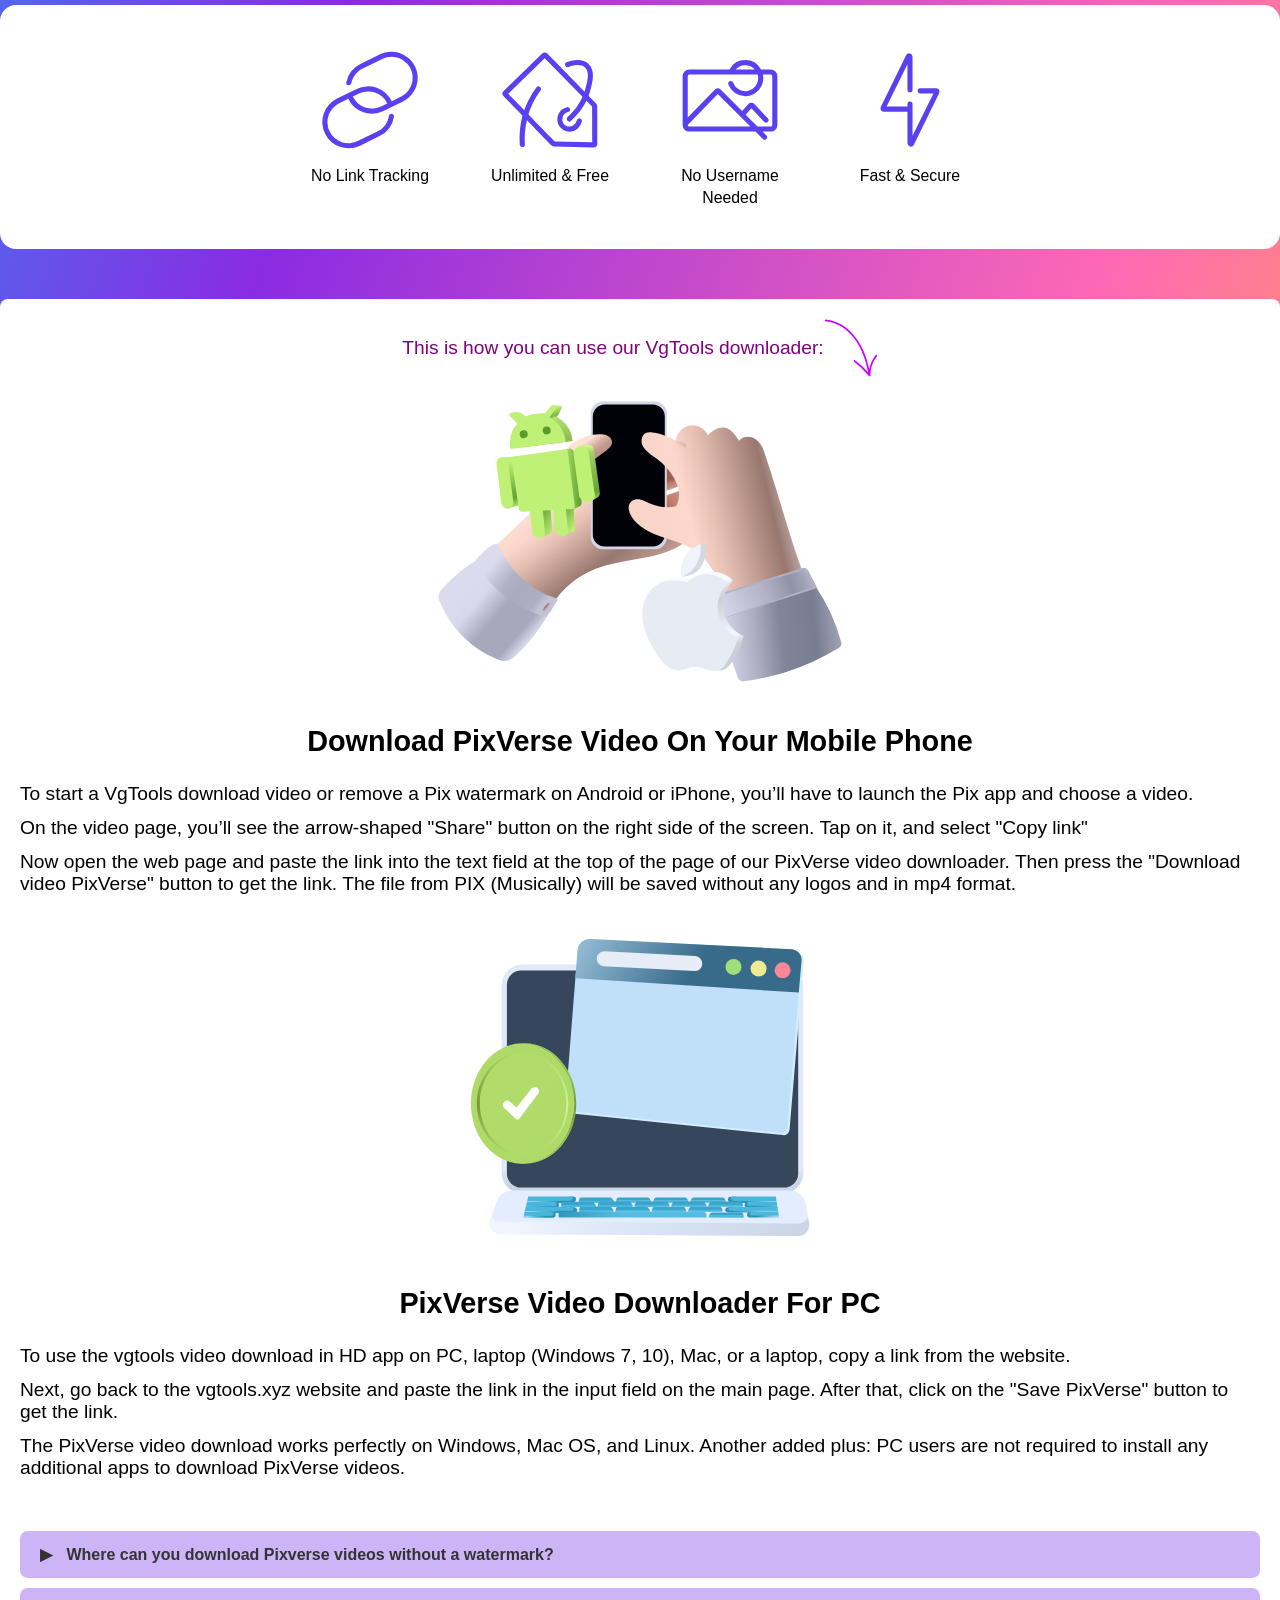
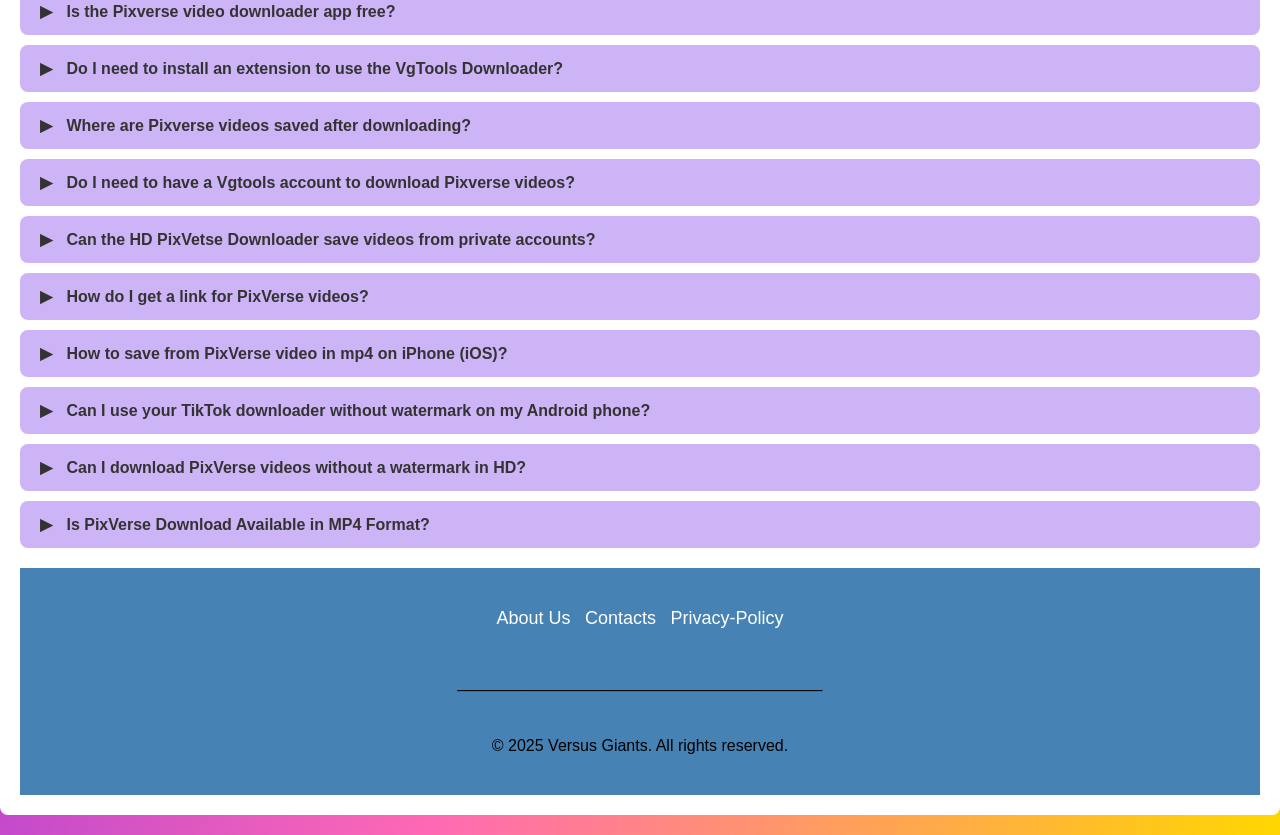
==== commit 3afdea3f: "Update index.html" ====
--- a/vgtools/index.html
+++ b/vgtools/index.html
@@ -32,8 +32,7 @@
       <a href="about.html" data-i18n="menu.about">About</a>
       <a href="contact.html" data-i18n="menu.contact">Contact</a>
       <a href="channel.html" data-i18n="menu.channel">Channel</a>
-      <a href="privacy.html"
-data-i18n="menu.privacy">Privacy</a>
+      <a href="privacy.html" data-i18n="menu.privacy">Privacy</a>
     </div>
   </header>
 
@@ -45,6 +44,9 @@
     <button onclick="pasteLink()" data-i18n="btn.paste">Paste</button>
 </div>
   <button class="download-btn animate-fade" onclick="startDownload()" data-i18n="btn.download">Download</button>
+
+  <!-- Kontainer Status Proses Unduhan (Ditambahkan agar sinkron dengan script.js) -->
+  <div id="downloadStatus" style="color: #ffffff; margin-top: 15px; text-align: center; font-weight: bold; min-height: 20px;"></div>
 
   <!-- Description Blok dipisahkan rapi -->
   <div class="description-block">
@@ -230,4 +232,4 @@
 </script>
 
 </body>
-</html>+</html>
